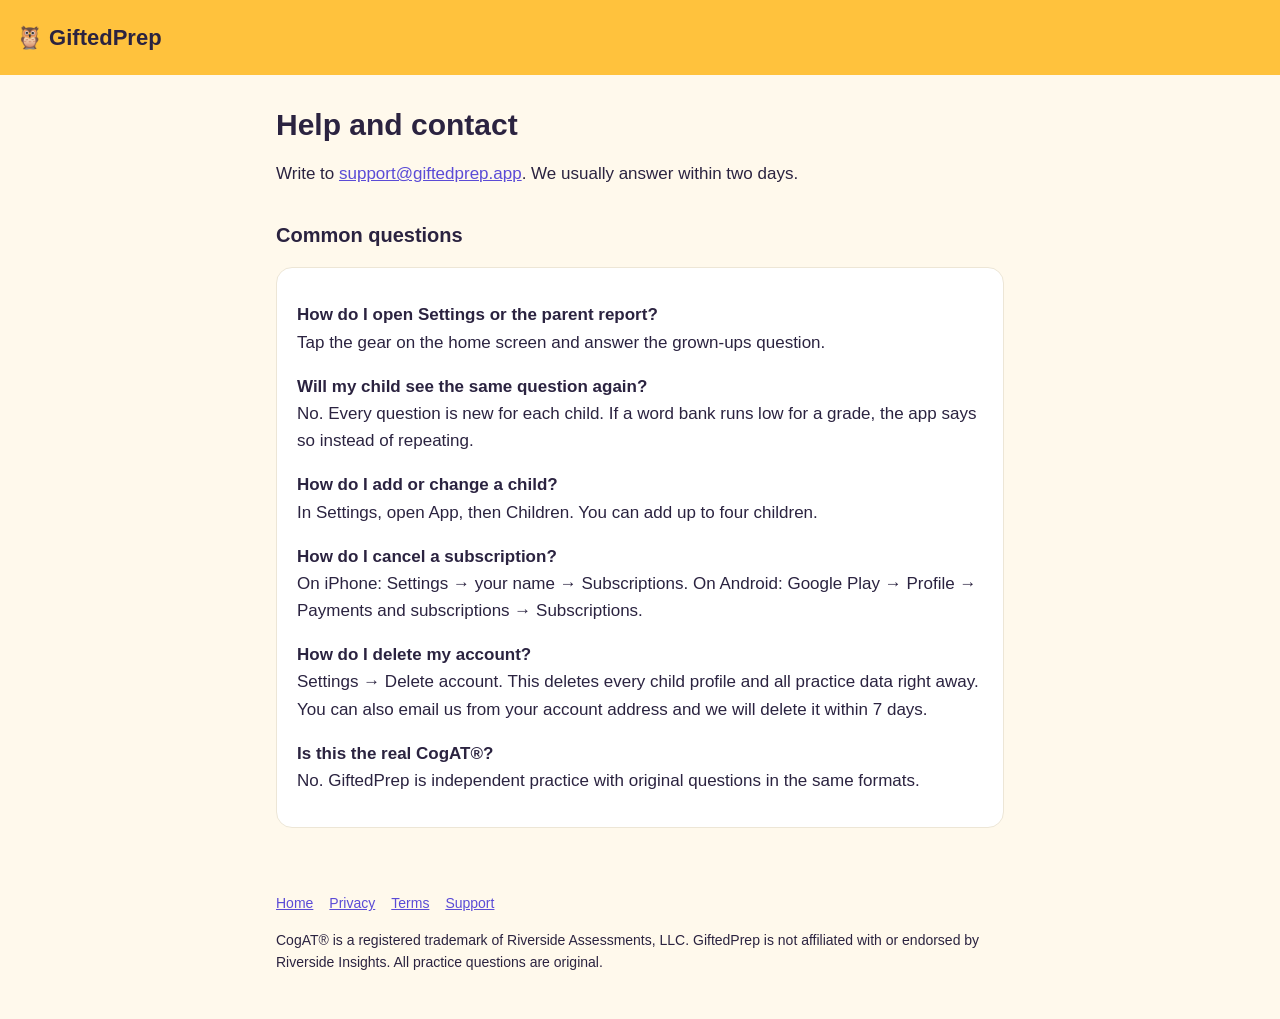
==== support.html @ 0c49244e "GiftedPrep public pages: home, privacy, terms, support Co-Authored-By: Claude Opus 5.5 <noreply@anth" ====
<!doctype html><html lang="en"><head><meta charset="utf-8"><meta name="viewport" content="width=device-width, initial-scale=1"><link rel="stylesheet" href="style.css"><title>GiftedPrep help</title></head><body><header><a href="index.html">🦉 GiftedPrep</a></header><main>
<h1>Help and contact</h1>
<p>Write to <a href="mailto:support@giftedprep.app">support@giftedprep.app</a>. We usually answer within two days.</p>

<h2>Common questions</h2>
<div class="card">
<p><b>How do I open Settings or the parent report?</b><br>Tap the gear on the home screen and answer the grown-ups question.</p>
<p><b>Will my child see the same question again?</b><br>No. Every question is new for each child. If a word bank runs low for a grade, the app says so instead of repeating.</p>
<p><b>How do I add or change a child?</b><br>In Settings, open App, then Children. You can add up to four children.</p>
<p><b>How do I cancel a subscription?</b><br>On iPhone: Settings → your name → Subscriptions. On Android: Google Play → Profile → Payments and subscriptions → Subscriptions.</p>
<p id="delete"><b>How do I delete my account?</b><br>Settings → Delete account. This deletes every child profile and all practice data right away. You can also email us from your account address and we will delete it within 7 days.</p>
<p><b>Is this the real CogAT®?</b><br>No. GiftedPrep is independent practice with original questions in the same formats.</p>
</div>
</main><footer><nav><a href="index.html">Home</a><a href="privacy.html">Privacy</a><a href="terms.html">Terms</a><a href="support.html">Support</a></nav><p>CogAT® is a registered trademark of Riverside Assessments, LLC. GiftedPrep is not affiliated with or endorsed by Riverside Insights. All practice questions are original.</p></footer></body></html>
---- style.css ----
:root { --bg: #FFF9EC; --surface: #fff; --ink: #2B2340; --muted: #6B6480; --accent: #5B4BD6; --yellow: #FFC23D; --border: #EDE6D6; }
* { box-sizing: border-box; }
body { margin: 0; background: var(--bg); color: var(--ink); font: 17px/1.6 -apple-system, BlinkMacSystemFont, "Segoe UI", Roboto, sans-serif; }
header { background: var(--yellow); padding: 20px 16px; }
header a { color: var(--ink); text-decoration: none; font-weight: 800; font-size: 22px; }
main { max-width: 760px; margin: 0 auto; padding: 24px 16px 48px; }
h1 { font-size: 30px; line-height: 1.2; margin: 8px 0 4px; }
h2 { font-size: 20px; margin: 32px 0 8px; }
p, li { color: var(--ink); }
.muted { color: var(--muted); font-size: 15px; }
a { color: var(--accent); }
.card { background: var(--surface); border: 1px solid var(--border); border-radius: 16px; padding: 16px 20px; margin: 16px 0; }
table { border-collapse: collapse; width: 100%; font-size: 15px; }
th, td { text-align: left; vertical-align: top; padding: 8px; border-bottom: 1px solid var(--border); }
footer { max-width: 760px; margin: 0 auto; padding: 0 16px 32px; color: var(--muted); font-size: 14px; }
nav a { margin-right: 16px; }
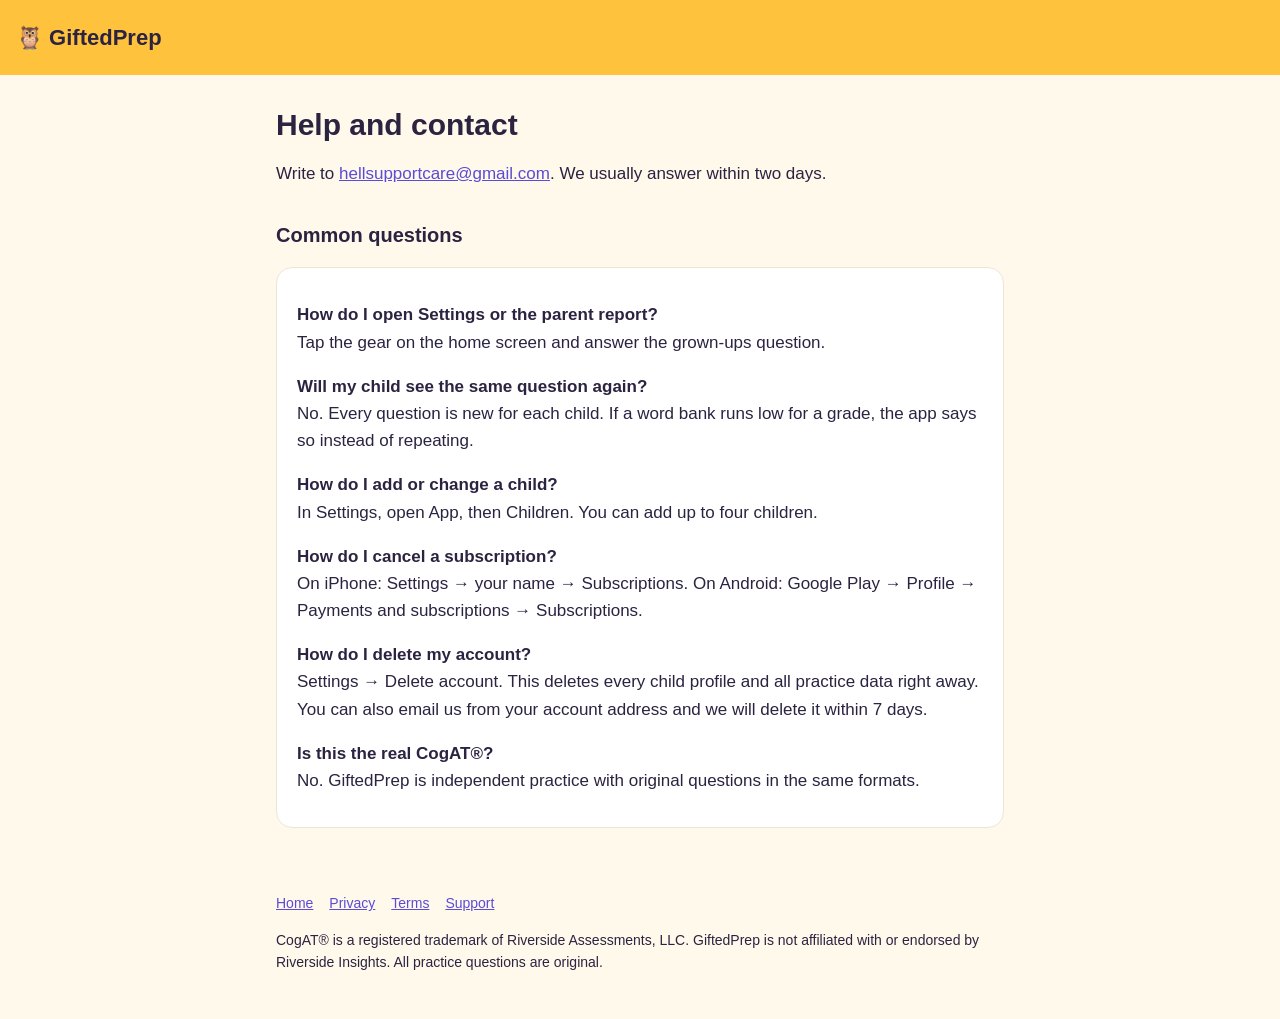
==== commit 9417e70b: "Support email: hellsupportcare@gmail.com Co-Authored-By: Claude Opus 5.5 <noreply@anthropic.com> Cla" ====
--- a/support.html
+++ b/support.html
@@ -1,6 +1,6 @@
 <!doctype html><html lang="en"><head><meta charset="utf-8"><meta name="viewport" content="width=device-width, initial-scale=1"><link rel="stylesheet" href="style.css"><title>GiftedPrep help</title></head><body><header><a href="index.html">🦉 GiftedPrep</a></header><main>
 <h1>Help and contact</h1>
-<p>Write to <a href="mailto:support@giftedprep.app">support@giftedprep.app</a>. We usually answer within two days.</p>
+<p>Write to <a href="mailto:hellsupportcare@gmail.com">hellsupportcare@gmail.com</a>. We usually answer within two days.</p>
 
 <h2>Common questions</h2>
 <div class="card">
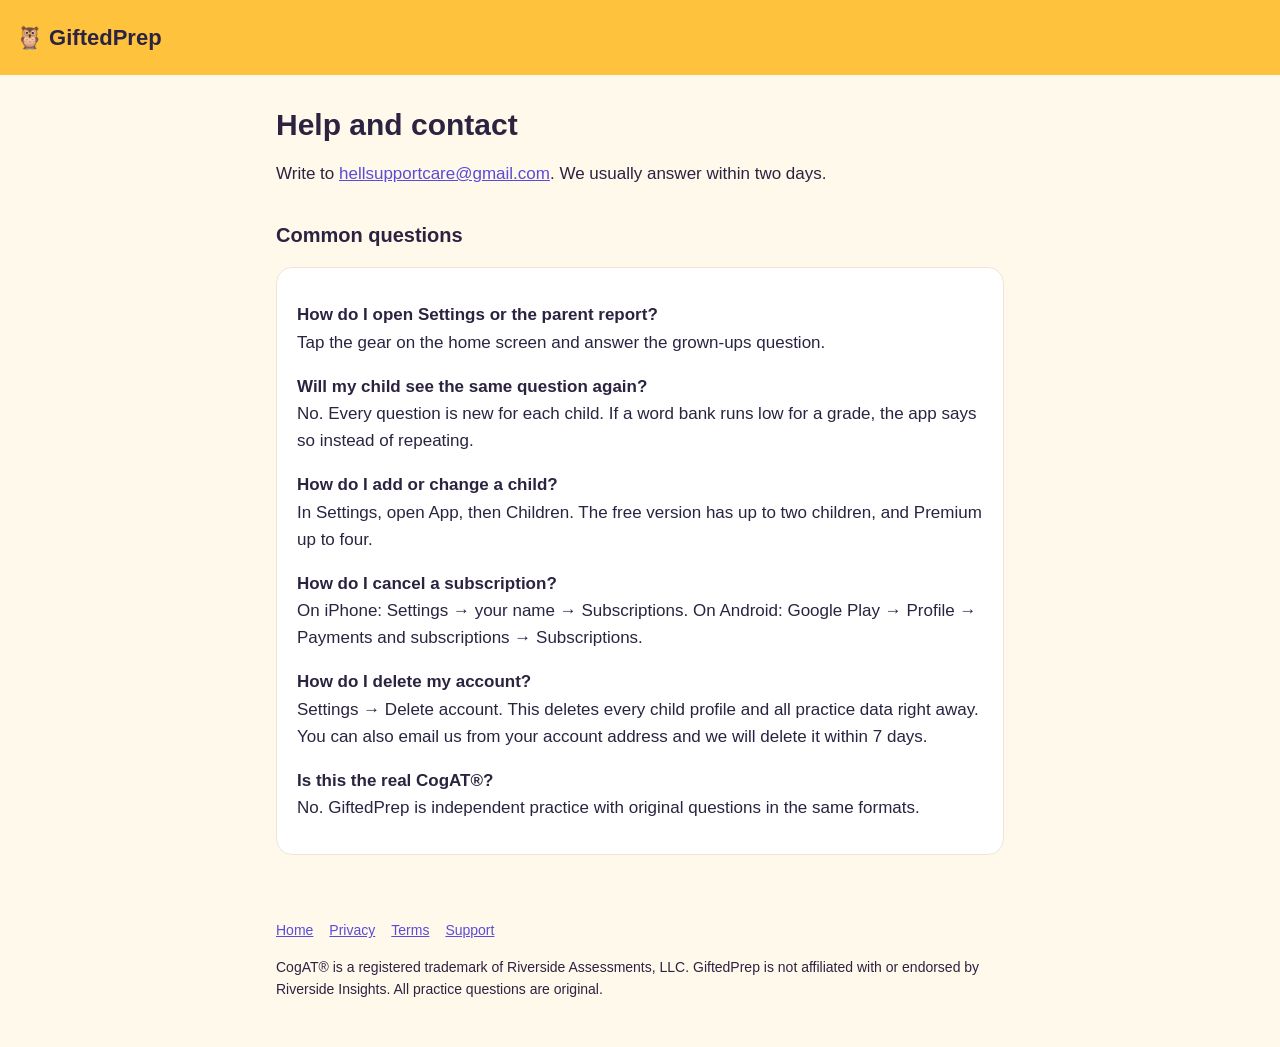
==== commit e1ff2e1c: "Support: free version has up to two children Co-Authored-By: Claude Opus 5.5 <noreply@anthropic.com>" ====
--- a/support.html
+++ b/support.html
@@ -6,7 +6,7 @@
 <div class="card">
 <p><b>How do I open Settings or the parent report?</b><br>Tap the gear on the home screen and answer the grown-ups question.</p>
 <p><b>Will my child see the same question again?</b><br>No. Every question is new for each child. If a word bank runs low for a grade, the app says so instead of repeating.</p>
-<p><b>How do I add or change a child?</b><br>In Settings, open App, then Children. You can add up to four children.</p>
+<p><b>How do I add or change a child?</b><br>In Settings, open App, then Children. The free version has up to two children, and Premium up to four.</p>
 <p><b>How do I cancel a subscription?</b><br>On iPhone: Settings → your name → Subscriptions. On Android: Google Play → Profile → Payments and subscriptions → Subscriptions.</p>
 <p id="delete"><b>How do I delete my account?</b><br>Settings → Delete account. This deletes every child profile and all practice data right away. You can also email us from your account address and we will delete it within 7 days.</p>
 <p><b>Is this the real CogAT®?</b><br>No. GiftedPrep is independent practice with original questions in the same formats.</p>
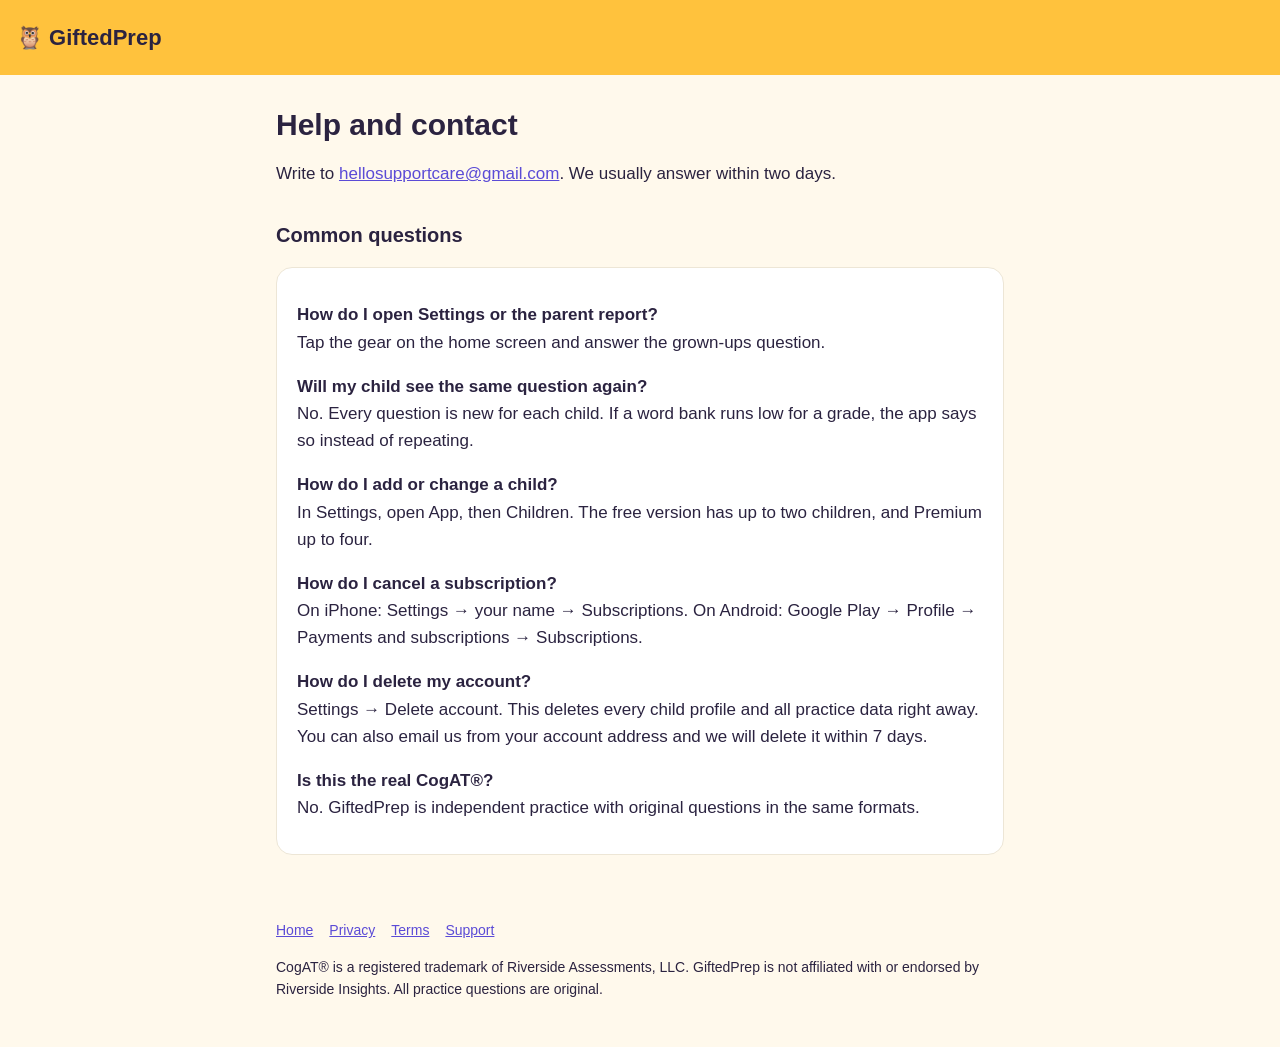
==== commit 1b7b0269: "Fix the support email spelling: hellosupportcare@gmail.com Co-Authored-By: Claude Opus 5.5 <noreply@" ====
--- a/support.html
+++ b/support.html
@@ -1,6 +1,6 @@
 <!doctype html><html lang="en"><head><meta charset="utf-8"><meta name="viewport" content="width=device-width, initial-scale=1"><link rel="stylesheet" href="style.css"><title>GiftedPrep help</title></head><body><header><a href="index.html">🦉 GiftedPrep</a></header><main>
 <h1>Help and contact</h1>
-<p>Write to <a href="mailto:hellsupportcare@gmail.com">hellsupportcare@gmail.com</a>. We usually answer within two days.</p>
+<p>Write to <a href="mailto:hellosupportcare@gmail.com">hellosupportcare@gmail.com</a>. We usually answer within two days.</p>
 
 <h2>Common questions</h2>
 <div class="card">
